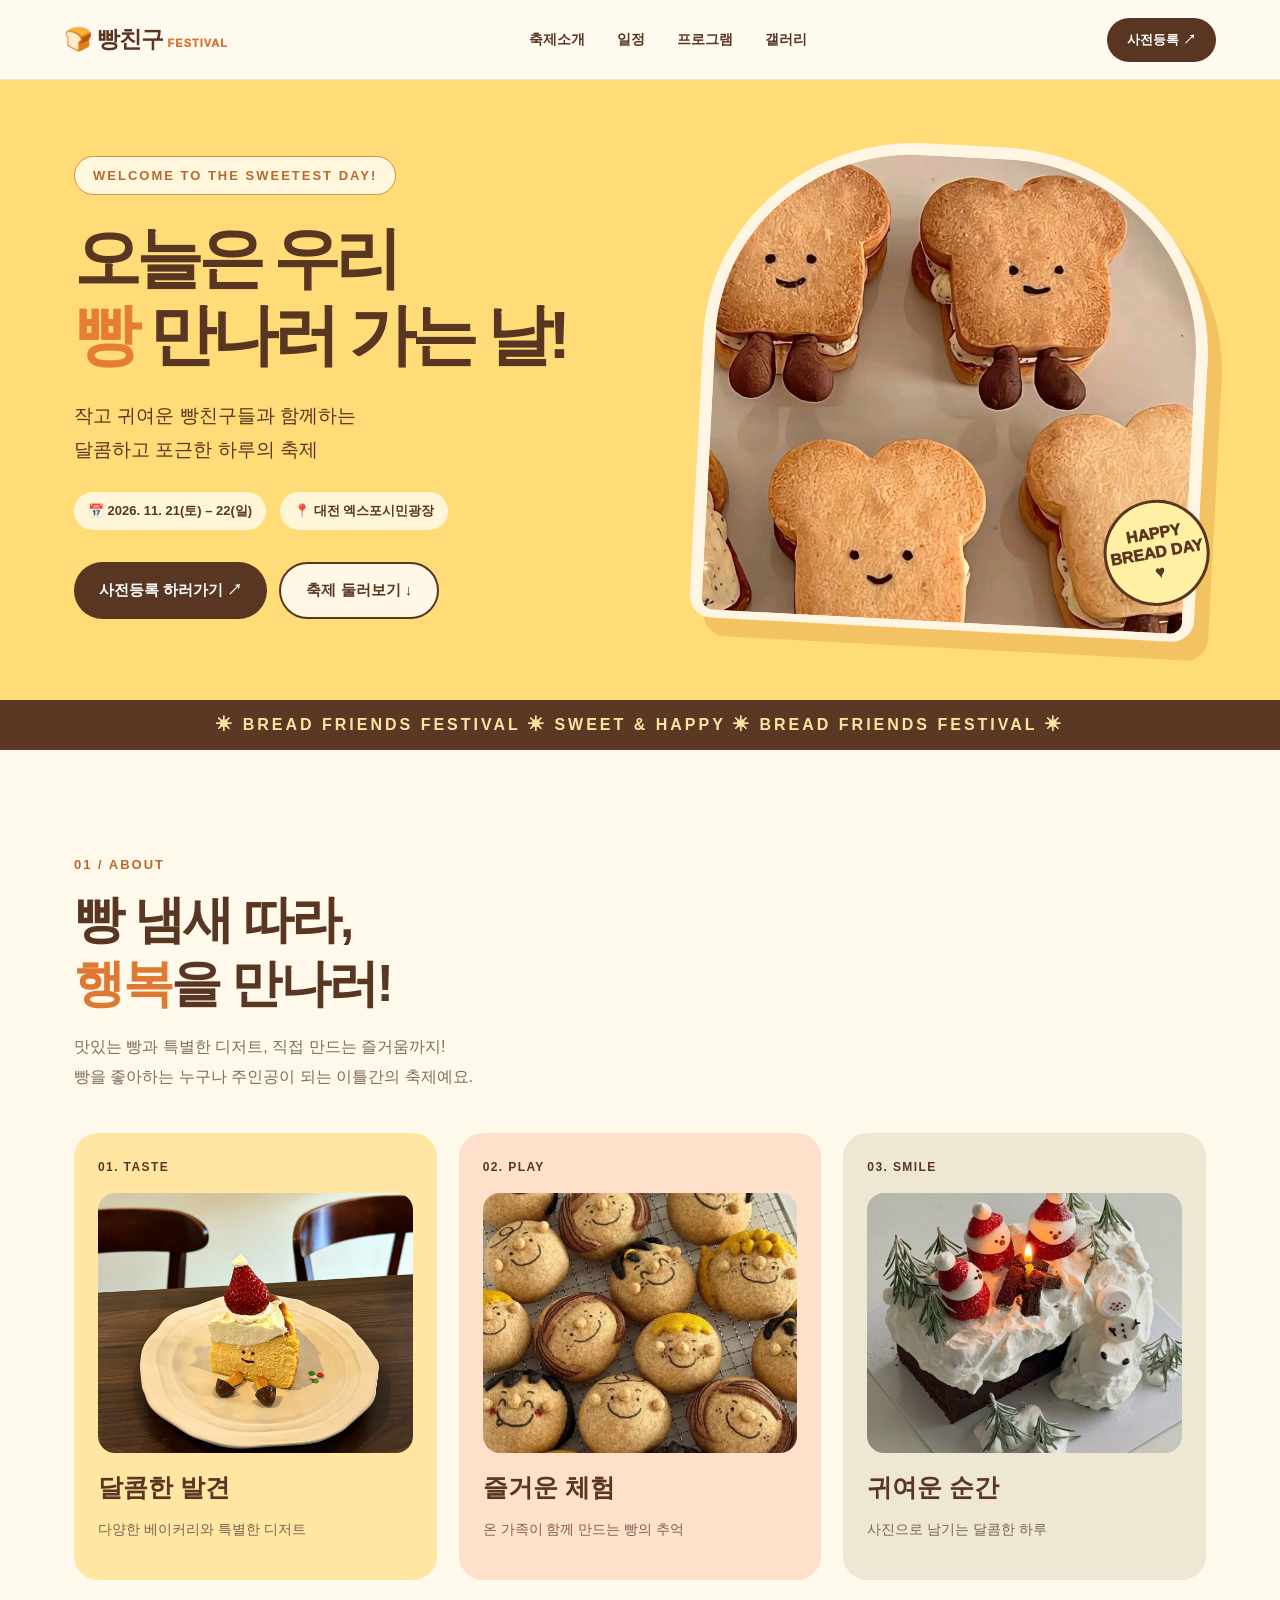
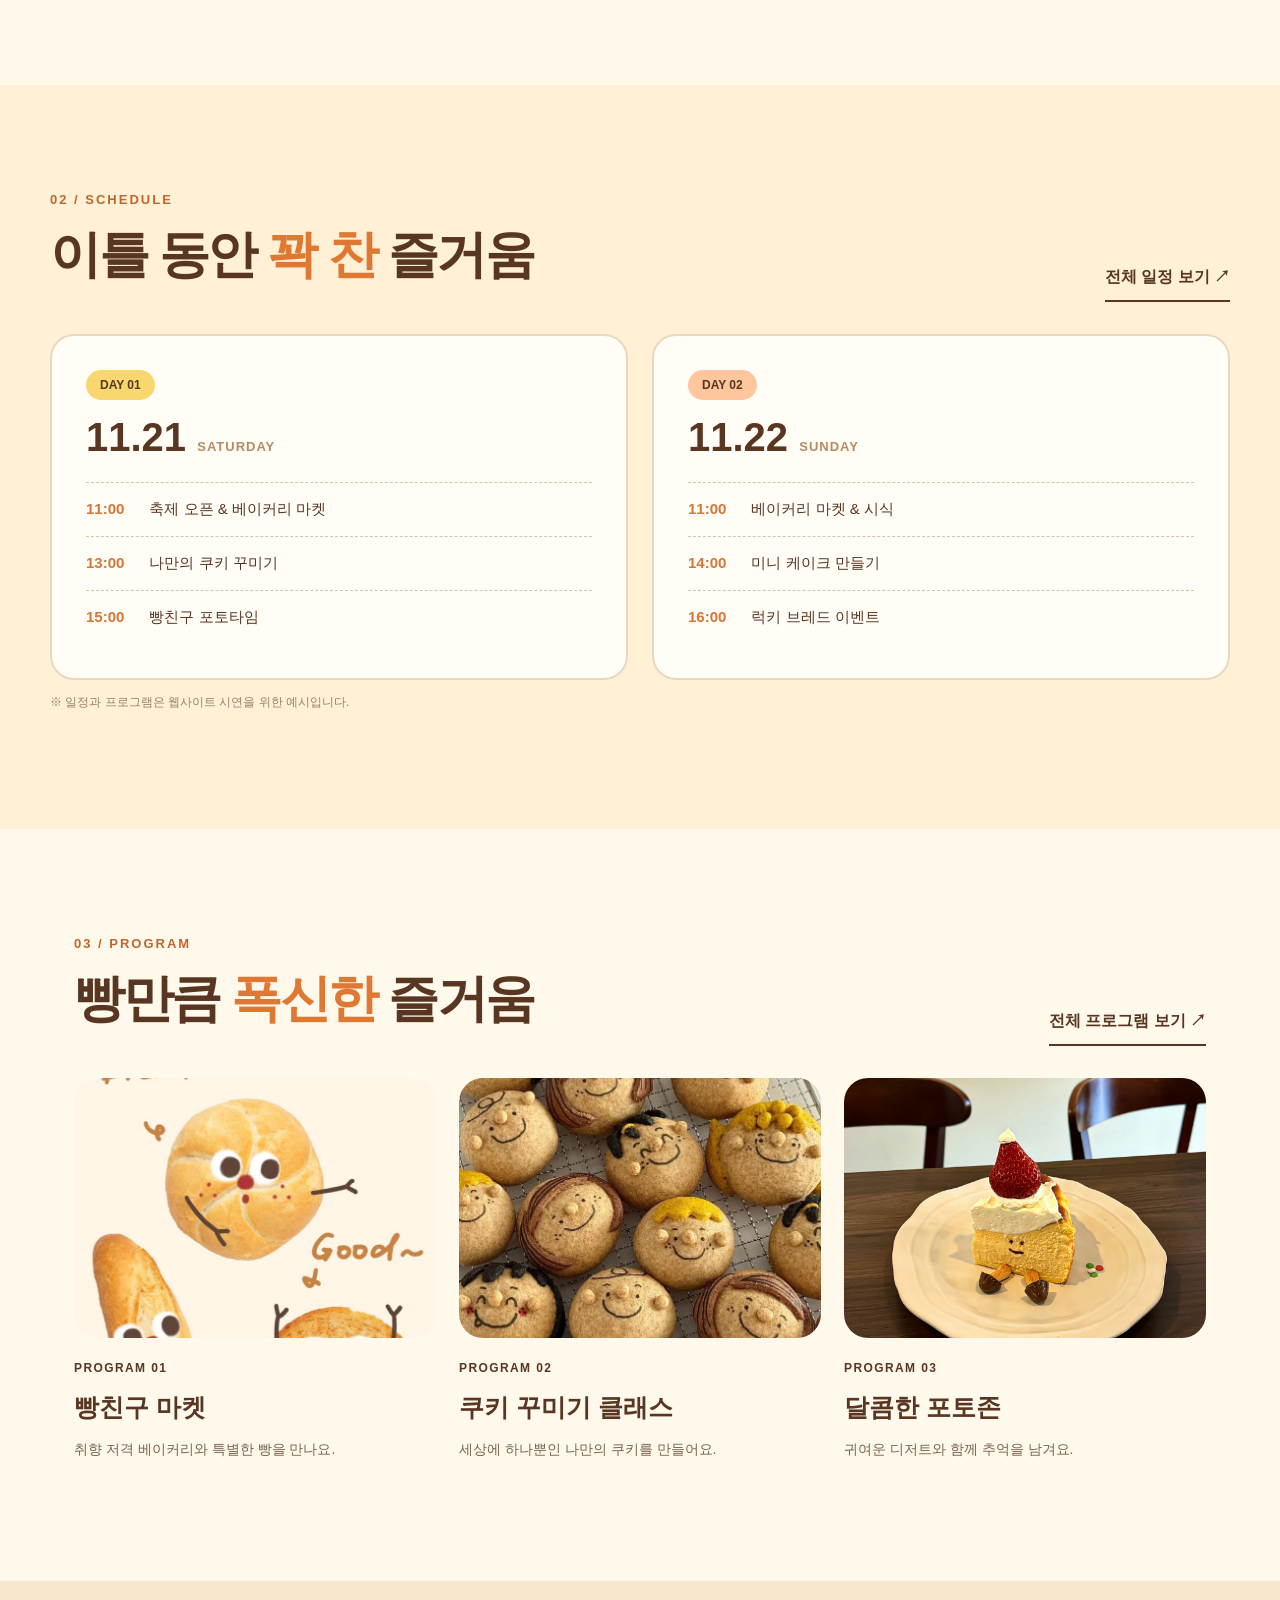
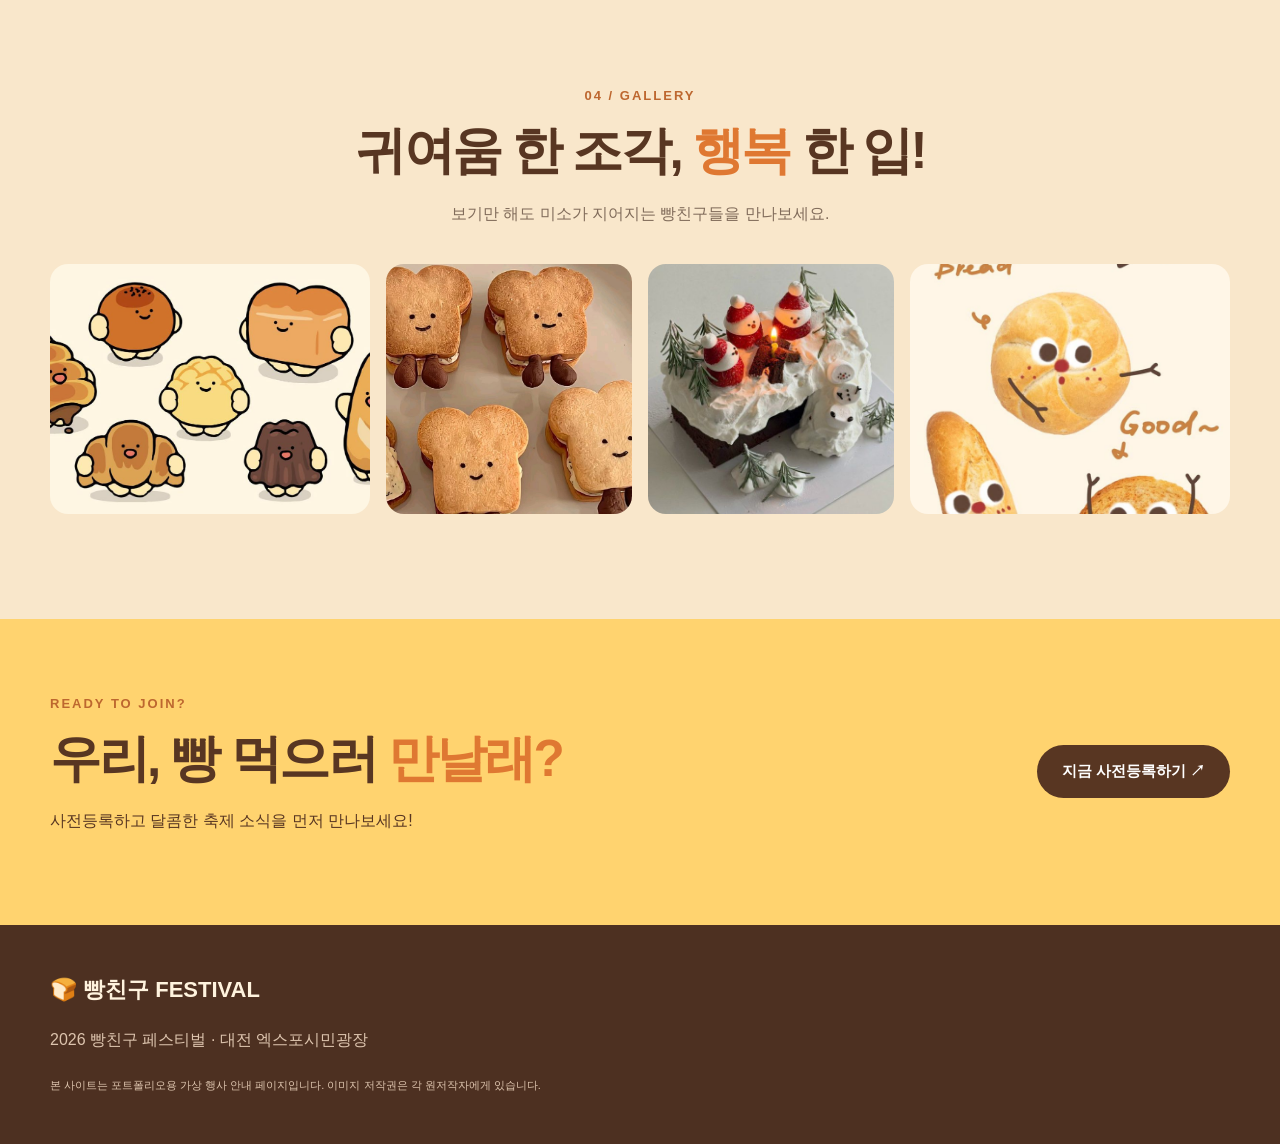
==== index.html @ d5215049 "Add files via upload" ====
<!doctype html><html lang="ko"><head><meta charset="utf-8"><meta name="viewport" content="width=device-width,initial-scale=1"><meta name="description" content="빵친구 페스티벌 행사 안내와 사전등록"><title>빵친구 페스티벌 | 빵으로 만나는 행복</title><link rel="stylesheet" href="css/style.css"><script src="js/main.js" defer></script></head><body>
<header class="header"><a class="brand" href="index.html">🍞 빵친구 <span>FESTIVAL</span></a><nav aria-label="주 메뉴"><a href="#about">축제소개</a><a href="#schedule">일정</a><a href="#program">프로그램</a><a href="#gallery">갤러리</a></nav><a class="nav-cta" href="register.html">사전등록 ↗</a></header>
<main><section class="hero"><div class="hero-inner"><div class="hero-copy"><span class="eyebrow">WELCOME TO THE SWEETEST DAY!</span><h1>오늘은 우리<br><em>빵</em> 만나러 가는 날!</h1><p>작고 귀여운 빵친구들과 함께하는<br>달콤하고 포근한 하루의 축제</p><div class="hero-meta"><span>📅 2026. 11. 21(토) – 22(일)</span><span>📍 대전 엑스포시민광장</span></div><div class="actions"><a class="btn primary" href="register.html">사전등록 하러가기 ↗</a><a class="btn secondary" href="#about">축제 둘러보기 ↓</a></div></div><div class="hero-photo"><img src="assets/toast.png" alt="웃는 표정의 귀여운 식빵 디저트"/><span class="photo-sticker">HAPPY<br>BREAD DAY ♥</span></div></div><div class="marquee" aria-hidden="true">✳ BREAD FRIENDS FESTIVAL ✳ SWEET & HAPPY ✳ BREAD FRIENDS FESTIVAL ✳</div></section>
<section class="section intro" id="about"><div class="section-heading"><span class="kicker">01 / ABOUT</span><h2>빵 냄새 따라,<br><em>행복</em>을 만나러!</h2><p>맛있는 빵과 특별한 디저트, 직접 만드는 즐거움까지!<br>빵을 좋아하는 누구나 주인공이 되는 이틀간의 축제예요.</p></div><div class="intro-grid"><article class="intro-card yellow"><span>01. TASTE</span><img src="assets/strawberry.png" alt="딸기와 생크림을 얹은 귀여운 케이크"/><h3>달콤한 발견</h3><p>다양한 베이커리와 특별한 디저트</p></article><article class="intro-card peach"><span>02. PLAY</span><img src="assets/cookies.png" alt="웃는 얼굴 모양의 수제 쿠키들"/><h3>즐거운 체험</h3><p>온 가족이 함께 만드는 빵의 추억</p></article><article class="intro-card cream"><span>03. SMILE</span><img src="assets/christmas.png" alt="딸기 눈사람 장식이 있는 케이크"/><h3>귀여운 순간</h3><p>사진으로 남기는 달콤한 하루</p></article></div></section>
<section class="section schedule-section" id="schedule"><div class="section-top"><div><span class="kicker">02 / SCHEDULE</span><h2>이틀 동안 <em>꽉 찬</em> 즐거움</h2></div><button class="text-btn" data-modal="scheduleModal">전체 일정 보기 ↗</button></div><div class="schedule-grid"><article class="day-card"><span class="day-pill">DAY 01</span><h3>11.21 <small>SATURDAY</small></h3><div class="time-row"><b>11:00</b><span>축제 오픈 & 베이커리 마켓</span></div><div class="time-row"><b>13:00</b><span>나만의 쿠키 꾸미기</span></div><div class="time-row"><b>15:00</b><span>빵친구 포토타임</span></div></article><article class="day-card"><span class="day-pill orange">DAY 02</span><h3>11.22 <small>SUNDAY</small></h3><div class="time-row"><b>11:00</b><span>베이커리 마켓 & 시식</span></div><div class="time-row"><b>14:00</b><span>미니 케이크 만들기</span></div><div class="time-row"><b>16:00</b><span>럭키 브레드 이벤트</span></div></article></div><p class="note">※ 일정과 프로그램은 웹사이트 시연을 위한 예시입니다.</p></section>
<section class="section program-section" id="program"><div class="section-top"><div><span class="kicker">03 / PROGRAM</span><h2>빵만큼 <em>폭신한</em> 즐거움</h2></div><button class="text-btn" data-modal="programModal">전체 프로그램 보기 ↗</button></div><div class="program-grid"><article><div class="program-img"><img src="assets/bread-friends.png" alt="표정이 있는 귀여운 빵 일러스트"/></div><span>PROGRAM 01</span><h3>빵친구 마켓</h3><p>취향 저격 베이커리와 특별한 빵을 만나요.</p></article><article><div class="program-img"><img src="assets/cookies.png" alt="다양한 표정의 귀여운 쿠키"/></div><span>PROGRAM 02</span><h3>쿠키 꾸미기 클래스</h3><p>세상에 하나뿐인 나만의 쿠키를 만들어요.</p></article><article><div class="program-img"><img src="assets/strawberry.png" alt="딸기 케이크 디저트"/></div><span>PROGRAM 03</span><h3>달콤한 포토존</h3><p>귀여운 디저트와 함께 추억을 남겨요.</p></article></div></section>
<section class="section gallery-section" id="gallery"><div class="section-heading center"><span class="kicker">04 / GALLERY</span><h2>귀여움 한 조각, <em>행복</em> 한 입!</h2><p>보기만 해도 미소가 지어지는 빵친구들을 만나보세요.</p></div><div class="gallery-grid"><img src="assets/characters.png" alt="다양한 빵 캐릭터 일러스트"/><img src="assets/toast.png" alt="웃는 식빵 디저트"/><img src="assets/christmas.png" alt="귀여운 크리스마스 케이크"/><img src="assets/bread-friends.png" alt="빵 캐릭터 포스터"/></div></section>
<section class="registration-banner"><div><span class="kicker">READY TO JOIN?</span><h2>우리, 빵 먹으러 <em>만날래?</em></h2><p>사전등록하고 달콤한 축제 소식을 먼저 만나보세요!</p></div><a class="btn dark" href="register.html">지금 사전등록하기 ↗</a></section></main><footer><strong>🍞 빵친구 FESTIVAL</strong><p>2026 빵친구 페스티벌 · 대전 엑스포시민광장</p><small>본 사이트는 포트폴리오용 가상 행사 안내 페이지입니다. 이미지 저작권은 각 원저작자에게 있습니다.</small></footer>
<!-- 일정 팝업: 버튼의 data-modal 속성으로 열립니다. --><dialog id="scheduleModal" class="modal"><div class="modal-head"><div><span class="kicker">FULL SCHEDULE</span><h2>전체 일정</h2></div><button class="close-modal" aria-label="닫기">✕</button></div><h3>11월 21일 (토)</h3><ul><li><b>11:00</b> 행사 오픈 및 베이커리 마켓</li><li><b>13:00</b> 쿠키 꾸미기 체험</li><li><b>15:00</b> 빵친구 포토타임</li><li><b>17:00</b> 첫째 날 프로그램 종료</li></ul><h3>11월 22일 (일)</h3><ul><li><b>11:00</b> 마켓 및 시식존 오픈</li><li><b>14:00</b> 미니 케이크 만들기</li><li><b>16:00</b> 럭키 브레드 이벤트</li><li><b>17:00</b> 행사 종료</li></ul><p class="note">시연용 예시 일정입니다.</p></dialog>
<!-- 프로그램 팝업 --><dialog id="programModal" class="modal"><div class="modal-head"><div><span class="kicker">ALL PROGRAMS</span><h2>전체 프로그램</h2></div><button class="close-modal" aria-label="닫기">✕</button></div><div class="modal-program"><h3>🥐 빵친구 마켓</h3><p>다양한 빵과 디저트를 구경하고 맛보는 베이커리 마켓</p><h3>🍪 쿠키 꾸미기</h3><p>아이와 어른 모두 참여할 수 있는 쿠키 데코레이션 체험</p><h3>🍰 미니 케이크 클래스</h3><p>나만의 작은 케이크를 완성하는 만들기 프로그램</p><h3>📸 달콤한 포토존</h3><p>빵친구들과 사진을 남기는 포토 스팟</p><h3>🎁 럭키 브레드</h3><p>현장에서 즐기는 소소한 이벤트</p></div><p class="note">시연용 예시 프로그램입니다.</p></dialog>
</body></html>
---- css/style.css ----
/* 공통 색상: 이 변수만 수정하면 사이트의 주요 색상이 바뀝니다. */
:root{--cream:#fff9ec;--yellow:#ffdf73;--orange:#f49a43;--brown:#583622;--light:#fff1d6;--line:#e9d8bd}*{box-sizing:border-box}html{scroll-behavior:smooth}body{margin:0;background:var(--cream);color:var(--brown);font-family:'Pretendard','Apple SD Gothic Neo','Malgun Gothic',sans-serif}button,input,select{font:inherit}button,a{-webkit-tap-highlight-color:transparent}a{text-decoration:none;color:inherit}img{display:block;max-width:100%}em{font-style:normal;color:#df7832}.header{height:80px;display:flex;align-items:center;justify-content:space-between;gap:22px;padding:0 max(5%,calc((100% - 1180px)/2));background:#fffaf0;position:sticky;top:0;z-index:10;border-bottom:1px solid #f1e4d0}.brand{font-size:23px;font-weight:1000;letter-spacing:-1.2px;white-space:nowrap}.brand span{font-size:11px;letter-spacing:1px;color:#d57938}.header nav{display:flex;gap:32px;font-weight:700;font-size:14px}.header nav a:hover{color:#df7832}.nav-cta{padding:13px 20px;background:var(--brown);color:white;border-radius:40px;font-size:13px;font-weight:800;white-space:nowrap}.hero{background:#ffdc77;overflow:hidden}.hero-inner{max-width:1180px;margin:auto;min-height:615px;padding:65px 24px 70px;display:grid;grid-template-columns:1fr 0.9fr;align-items:center;gap:65px}.eyebrow,.kicker{font-size:13px;font-weight:900;letter-spacing:2px;color:#bd672f}.eyebrow{display:inline-block;background:#fff8df;border:1px solid #d88e42;padding:11px 18px;border-radius:30px}.hero h1{font-size:clamp(46px,5.2vw,78px);letter-spacing:-5px;line-height:1.16;margin:25px 0}.hero h1 em{color:#e77d35}.hero-copy>p{font-size:19px;line-height:1.8}.hero-meta{display:flex;flex-wrap:wrap;gap:14px;font-weight:800;margin:25px 0 32px}.hero-meta span{background:#fff5d7;border-radius:20px;padding:10px 14px;font-size:13px}.actions{display:flex;flex-wrap:wrap;gap:12px}.btn{border:0;display:inline-flex;align-items:center;justify-content:center;cursor:pointer;padding:17px 25px;border-radius:40px;font-weight:900;font-size:15px;transition:transform .2s,box-shadow .2s}.btn:hover{transform:translateY(-3px);box-shadow:0 7px 0 #58362224}.primary{background:#583622;color:#fff}.secondary{background:#fff8e7;border:2px solid #583622}.dark{background:#583622;color:white}.hero-photo{position:relative;transform:rotate(3deg);background:#fff5e3;border:12px solid #fff5e3;border-radius:42% 42% 22px 22px;box-shadow:15px 18px 0 #d78d3c55;max-height:485px;overflow:visible}.hero-photo img{height:465px;width:100%;object-fit:cover;object-position:center 45%;border-radius:41% 41% 12px 12px}.photo-sticker{position:absolute;right:-24px;bottom:23px;background:#fff0a3;border:3px solid var(--brown);border-radius:50%;height:106px;width:106px;display:grid;place-content:center;text-align:center;font-weight:1000;line-height:1.2;transform:rotate(-13deg)}.marquee{background:#5c3824;color:#ffe4a1;padding:16px;text-align:center;font-weight:900;letter-spacing:3px;white-space:nowrap;overflow:hidden}.section{padding:105px 24px;max-width:1180px;margin:auto;scroll-margin-top:90px}.section-heading h2,.section-top h2,.registration-banner h2{font-size:clamp(35px,4vw,54px);letter-spacing:-2.5px;line-height:1.25;margin:15px 0}.section-heading p{line-height:1.85;color:#816c5b}.intro-grid{display:grid;grid-template-columns:repeat(3,1fr);gap:22px;margin-top:42px}.intro-card{border-radius:24px;padding:24px;overflow:hidden}.intro-card.yellow{background:#ffe6a3}.intro-card.peach{background:#ffe0cb}.intro-card.cream{background:#eee7d4}.intro-card>span,.program-grid article>span{font-size:12px;font-weight:900;letter-spacing:1.4px}.intro-card img{width:100%;height:260px;object-fit:cover;border-radius:17px;margin:18px 0}.intro-card h3,.program-grid h3{font-size:25px;margin:15px 0 6px}.intro-card p,.program-grid p{color:#796451;font-size:14px;line-height:1.7}.schedule-section{max-width:none;background:#fff0d6;padding-left:max(24px,calc((100% - 1180px)/2));padding-right:max(24px,calc((100% - 1180px)/2))}.section-top{display:flex;align-items:end;justify-content:space-between;gap:20px}.text-btn{background:transparent;border:0;border-bottom:2px solid var(--brown);color:var(--brown);padding:12px 0;font-weight:900;cursor:pointer}.schedule-grid{display:grid;grid-template-columns:repeat(2,1fr);gap:24px;margin-top:32px}.day-card{background:#fffdf5;padding:34px;border:2px solid #e9d8bd;border-radius:24px}.day-pill{display:inline-block;background:#f8d86e;border-radius:20px;padding:8px 14px;font-size:12px;font-weight:900}.day-pill.orange{background:#ffc59d}.day-card h3{font-size:40px;margin:15px 0 22px}.day-card h3 small{font-size:13px;color:#b78a63;letter-spacing:1px}.time-row{display:flex;gap:25px;padding:17px 0;border-top:1px dashed #d8c4a9;font-size:15px}.time-row b{color:#d47737}.note{color:#9a8069;font-size:12px;line-height:1.7}.program-grid{display:grid;grid-template-columns:repeat(3,1fr);gap:23px;margin-top:32px}.program-img{height:260px;border-radius:24px;overflow:hidden;margin-bottom:20px;background:#f5dfc2}.program-img img{width:100%;height:100%;object-fit:cover}.center{text-align:center}.gallery-section{max-width:none;background:#f9e7cb;padding-left:max(24px,calc((100% - 1180px)/2));padding-right:max(24px,calc((100% - 1180px)/2))}.gallery-grid{display:grid;grid-template-columns:1.3fr 1fr 1fr 1.3fr;gap:16px;margin-top:35px}.gallery-grid img{height:250px;width:100%;object-fit:cover;border-radius:18px}.registration-banner{background:#ffd36f;padding:75px max(24px,calc((100% - 1180px)/2));display:flex;justify-content:space-between;align-items:center;gap:30px}.registration-banner p{line-height:1.7}footer{background:#4d3021;color:#fff3de;padding:45px max(24px,calc((100% - 1180px)/2));line-height:1.8}footer strong{font-size:22px}footer p,footer small{color:#ddc4ae}footer small{font-size:11px}.modal{width:min(580px,calc(100% - 28px));max-height:85vh;border:0;border-radius:25px;padding:32px;background:#fffaf0;color:var(--brown);box-shadow:0 24px 80px #3b231c55}.modal::backdrop{background:#24130ca8}.modal-head{display:flex;justify-content:space-between;align-items:start}.modal-head h2{font-size:35px;margin:10px 0 20px}.close-modal{background:#f5e5c9;border:0;border-radius:50%;width:40px;height:40px;cursor:pointer;font-size:20px}.modal h3{margin:22px 0 10px}.modal ul{list-style:none;padding:0}.modal li{padding:12px 0;border-bottom:1px solid var(--line);display:flex;gap:20px}.modal li b{color:#ce7132}.modal-program h3{color:#b65d28;margin-bottom:5px}.modal-program p{margin-top:0;line-height:1.7;color:#806b59}.register-page{background:#fff3d9}.register-wrap{max-width:1150px;margin:auto;padding:85px 24px 110px;display:grid;grid-template-columns:1fr 1fr;gap:70px;align-items:start}.register-intro h1{font-size:clamp(38px,4.5vw,60px);letter-spacing:-3px;line-height:1.3}.register-intro p{line-height:1.8;color:#806b59}.register-intro img{width:100%;height:260px;object-fit:cover;border-radius:22px;margin-top:32px}.register-form{background:white;padding:40px;border-radius:26px;box-shadow:0 12px 35px #9d68311c}.register-form h2{margin:0;font-size:30px}.register-form label:not(.agree){display:block;margin:22px 0 9px;font-weight:800;font-size:14px}.register-form input:not([type=checkbox]),.register-form select{width:100%;padding:15px 16px;border:1px solid #dcc9af;border-radius:12px;background:#fffdfa;color:#583622}.register-form input:focus,.register-form select:focus{outline:2px solid #f2b64e}.agree{display:flex;align-items:start;gap:10px;margin:24px 0;font-size:13px;line-height:1.6}.agree input{margin-top:4px}.submit{width:100%}.form-result{margin-top:18px;background:#e9f5df;padding:20px;border-radius:12px;line-height:1.7;font-weight:700}.form-result[hidden]{display:none}@media(max-width:850px){.header{padding:0 20px}.header nav{gap:13px}.hero-inner{gap:30px}.hero h1{letter-spacing:-3px}.intro-card img,.program-img{height:190px}.gallery-grid{grid-template-columns:repeat(2,1fr)}.register-wrap{gap:30px}}@media(max-width:650px){.header{height:70px}.header nav{display:none}.brand{font-size:20px}.hero-inner{grid-template-columns:1fr;padding:52px 24px 65px}.hero h1{font-size:49px}.hero-photo{width:85%;margin:15px auto 0}.hero-photo img{height:320px}.section{padding:72px 20px}.intro-grid,.program-grid,.schedule-grid,.register-wrap{grid-template-columns:1fr}.intro-card img{height:250px}.section-top{align-items:start;flex-direction:column}.program-img{height:260px}.gallery-grid img{height:180px}.registration-banner{padding:65px 24px;flex-direction:column;align-items:start}.register-wrap{padding:55px 20px;gap:35px}.register-form{padding:25px}.modal{padding:24px}.day-card{padding:24px}}
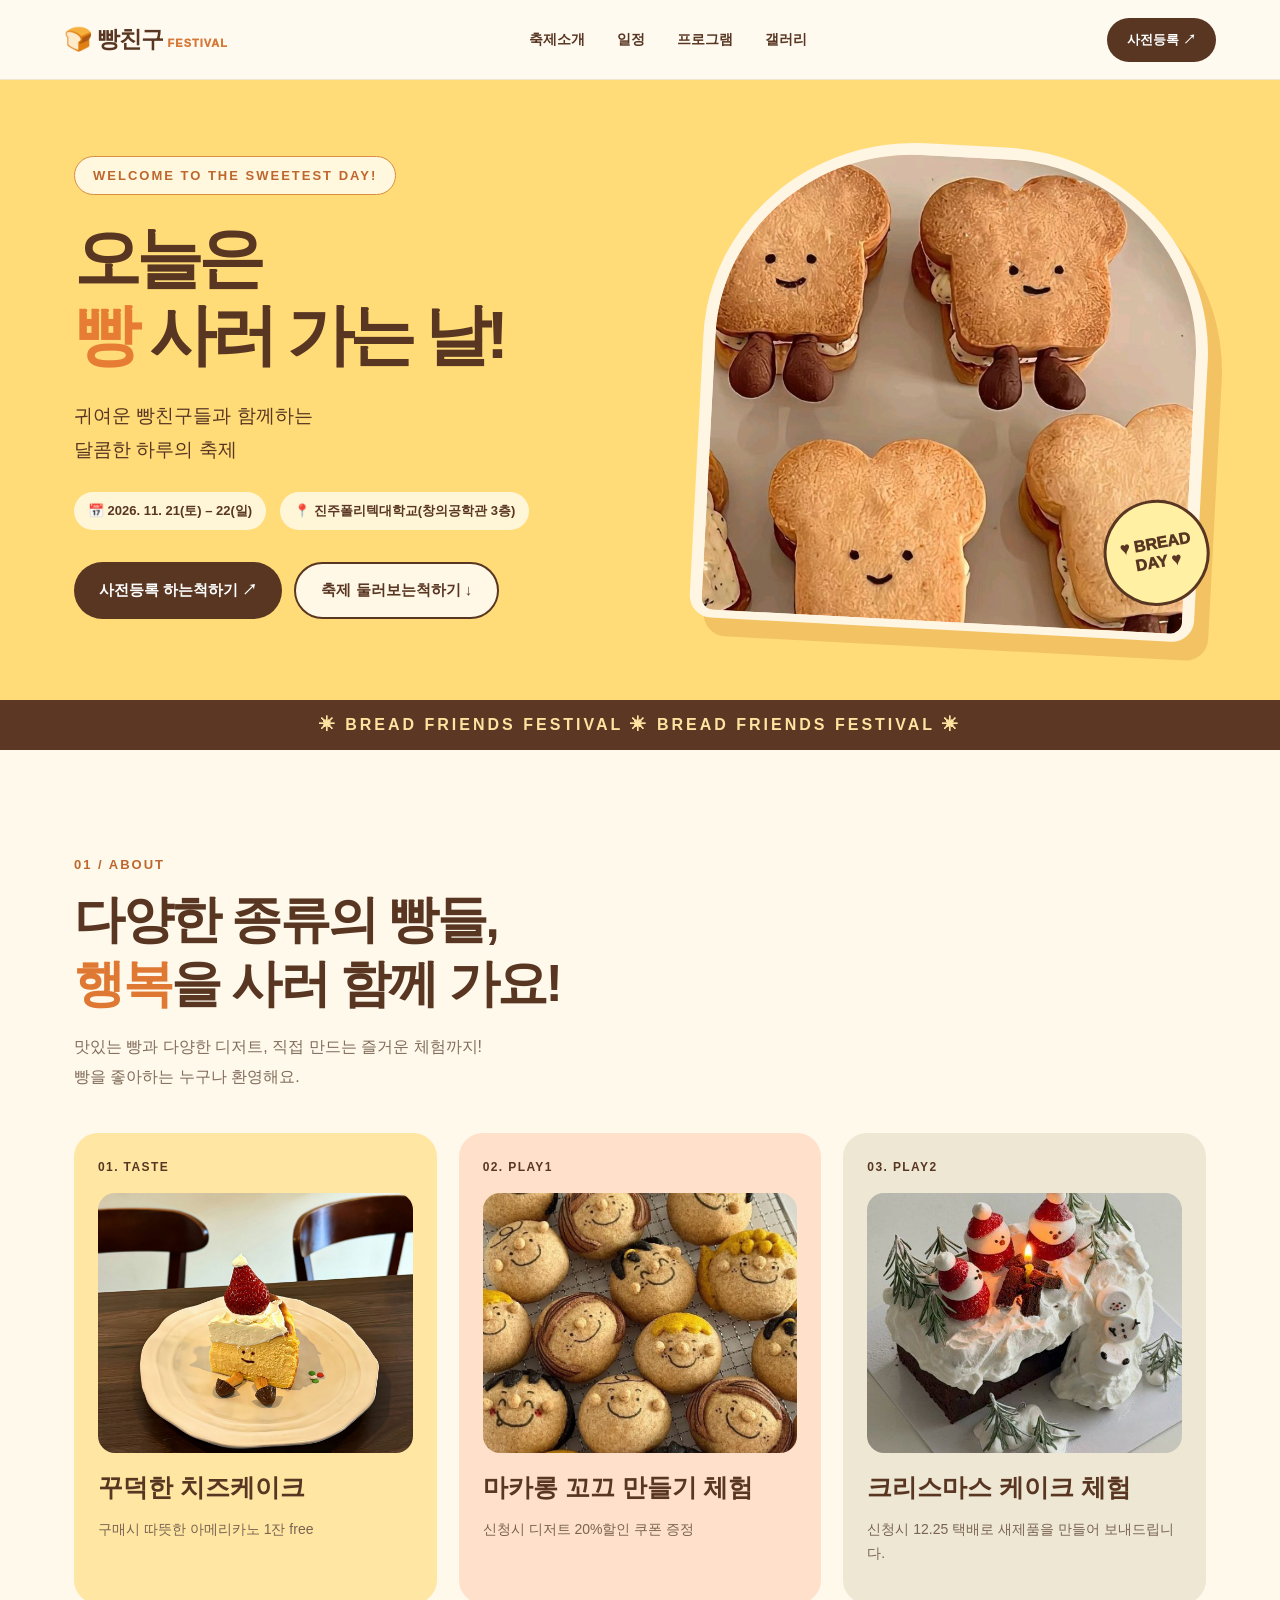
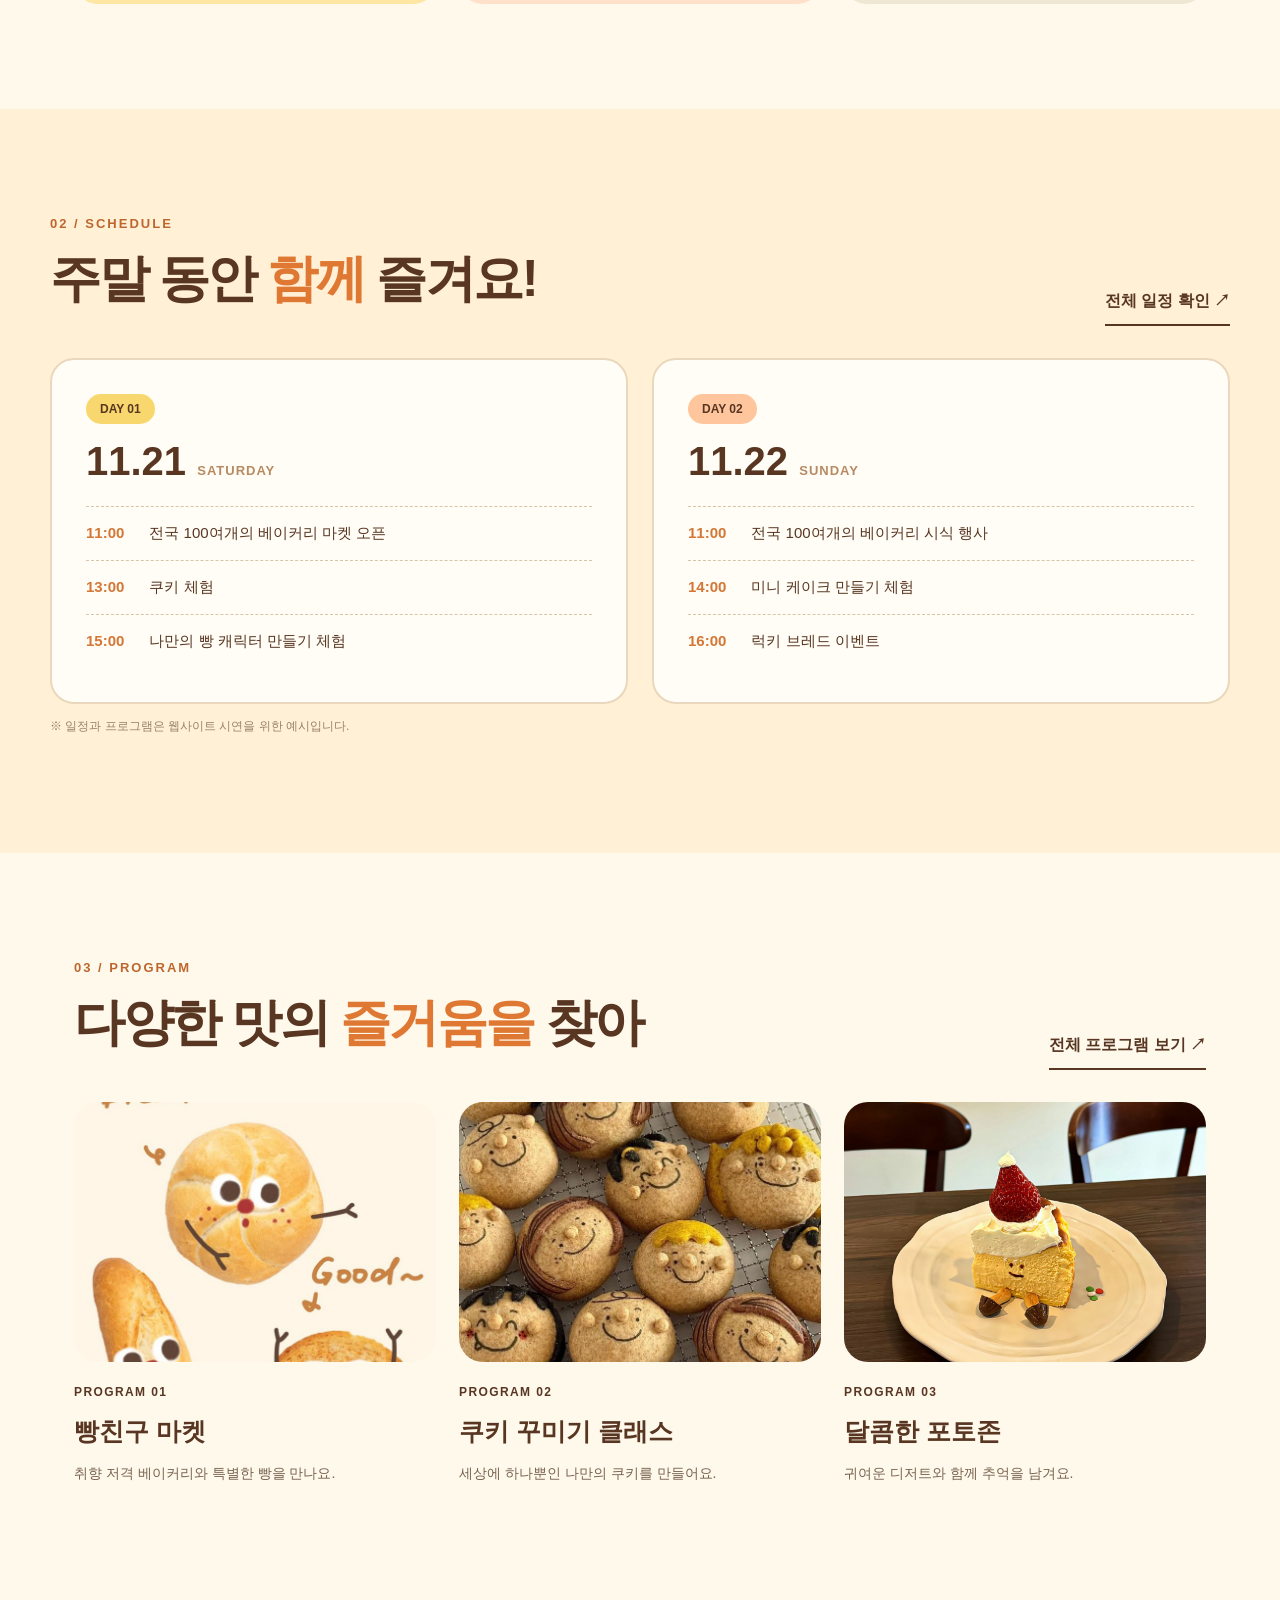
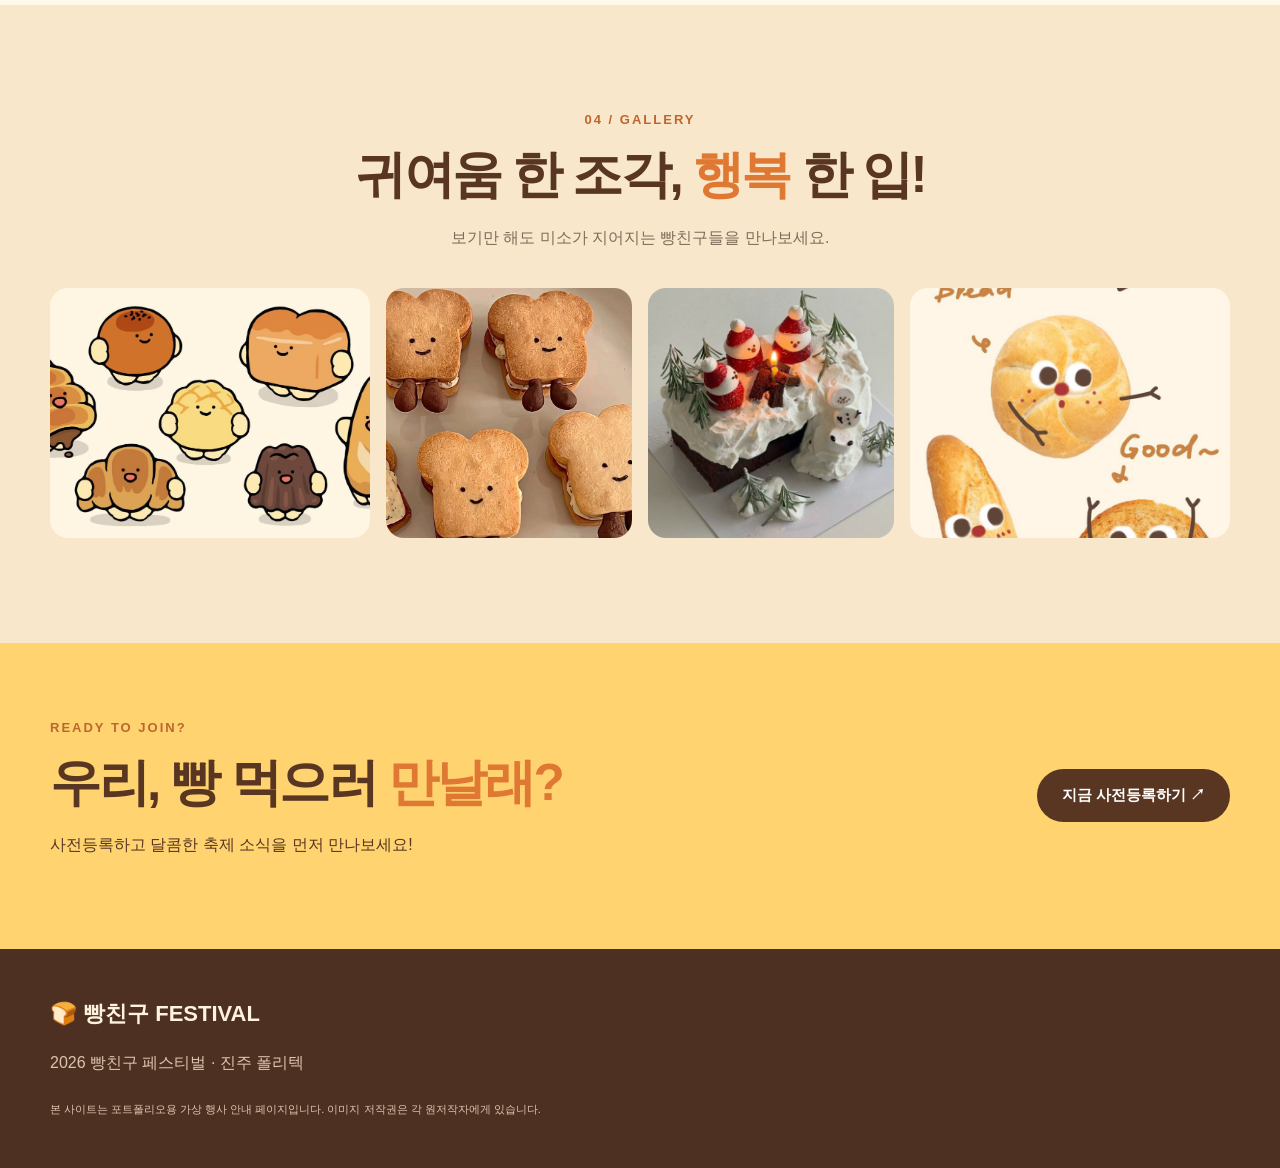
==== commit 169e4634: "Revise festival information and schedule Updated festival details including location and event descr" ====
--- a/index.html
+++ b/index.html
@@ -1,11 +1,11 @@
 <!doctype html><html lang="ko"><head><meta charset="utf-8"><meta name="viewport" content="width=device-width,initial-scale=1"><meta name="description" content="빵친구 페스티벌 행사 안내와 사전등록"><title>빵친구 페스티벌 | 빵으로 만나는 행복</title><link rel="stylesheet" href="css/style.css"><script src="js/main.js" defer></script></head><body>
 <header class="header"><a class="brand" href="index.html">🍞 빵친구 <span>FESTIVAL</span></a><nav aria-label="주 메뉴"><a href="#about">축제소개</a><a href="#schedule">일정</a><a href="#program">프로그램</a><a href="#gallery">갤러리</a></nav><a class="nav-cta" href="register.html">사전등록 ↗</a></header>
-<main><section class="hero"><div class="hero-inner"><div class="hero-copy"><span class="eyebrow">WELCOME TO THE SWEETEST DAY!</span><h1>오늘은 우리<br><em>빵</em> 만나러 가는 날!</h1><p>작고 귀여운 빵친구들과 함께하는<br>달콤하고 포근한 하루의 축제</p><div class="hero-meta"><span>📅 2026. 11. 21(토) – 22(일)</span><span>📍 대전 엑스포시민광장</span></div><div class="actions"><a class="btn primary" href="register.html">사전등록 하러가기 ↗</a><a class="btn secondary" href="#about">축제 둘러보기 ↓</a></div></div><div class="hero-photo"><img src="assets/toast.png" alt="웃는 표정의 귀여운 식빵 디저트"/><span class="photo-sticker">HAPPY<br>BREAD DAY ♥</span></div></div><div class="marquee" aria-hidden="true">✳ BREAD FRIENDS FESTIVAL ✳ SWEET & HAPPY ✳ BREAD FRIENDS FESTIVAL ✳</div></section>
-<section class="section intro" id="about"><div class="section-heading"><span class="kicker">01 / ABOUT</span><h2>빵 냄새 따라,<br><em>행복</em>을 만나러!</h2><p>맛있는 빵과 특별한 디저트, 직접 만드는 즐거움까지!<br>빵을 좋아하는 누구나 주인공이 되는 이틀간의 축제예요.</p></div><div class="intro-grid"><article class="intro-card yellow"><span>01. TASTE</span><img src="assets/strawberry.png" alt="딸기와 생크림을 얹은 귀여운 케이크"/><h3>달콤한 발견</h3><p>다양한 베이커리와 특별한 디저트</p></article><article class="intro-card peach"><span>02. PLAY</span><img src="assets/cookies.png" alt="웃는 얼굴 모양의 수제 쿠키들"/><h3>즐거운 체험</h3><p>온 가족이 함께 만드는 빵의 추억</p></article><article class="intro-card cream"><span>03. SMILE</span><img src="assets/christmas.png" alt="딸기 눈사람 장식이 있는 케이크"/><h3>귀여운 순간</h3><p>사진으로 남기는 달콤한 하루</p></article></div></section>
-<section class="section schedule-section" id="schedule"><div class="section-top"><div><span class="kicker">02 / SCHEDULE</span><h2>이틀 동안 <em>꽉 찬</em> 즐거움</h2></div><button class="text-btn" data-modal="scheduleModal">전체 일정 보기 ↗</button></div><div class="schedule-grid"><article class="day-card"><span class="day-pill">DAY 01</span><h3>11.21 <small>SATURDAY</small></h3><div class="time-row"><b>11:00</b><span>축제 오픈 & 베이커리 마켓</span></div><div class="time-row"><b>13:00</b><span>나만의 쿠키 꾸미기</span></div><div class="time-row"><b>15:00</b><span>빵친구 포토타임</span></div></article><article class="day-card"><span class="day-pill orange">DAY 02</span><h3>11.22 <small>SUNDAY</small></h3><div class="time-row"><b>11:00</b><span>베이커리 마켓 & 시식</span></div><div class="time-row"><b>14:00</b><span>미니 케이크 만들기</span></div><div class="time-row"><b>16:00</b><span>럭키 브레드 이벤트</span></div></article></div><p class="note">※ 일정과 프로그램은 웹사이트 시연을 위한 예시입니다.</p></section>
-<section class="section program-section" id="program"><div class="section-top"><div><span class="kicker">03 / PROGRAM</span><h2>빵만큼 <em>폭신한</em> 즐거움</h2></div><button class="text-btn" data-modal="programModal">전체 프로그램 보기 ↗</button></div><div class="program-grid"><article><div class="program-img"><img src="assets/bread-friends.png" alt="표정이 있는 귀여운 빵 일러스트"/></div><span>PROGRAM 01</span><h3>빵친구 마켓</h3><p>취향 저격 베이커리와 특별한 빵을 만나요.</p></article><article><div class="program-img"><img src="assets/cookies.png" alt="다양한 표정의 귀여운 쿠키"/></div><span>PROGRAM 02</span><h3>쿠키 꾸미기 클래스</h3><p>세상에 하나뿐인 나만의 쿠키를 만들어요.</p></article><article><div class="program-img"><img src="assets/strawberry.png" alt="딸기 케이크 디저트"/></div><span>PROGRAM 03</span><h3>달콤한 포토존</h3><p>귀여운 디저트와 함께 추억을 남겨요.</p></article></div></section>
+<main><section class="hero"><div class="hero-inner"><div class="hero-copy"><span class="eyebrow">WELCOME TO THE SWEETEST DAY!</span><h1>오늘은 <br><em>빵</em> 사러 가는 날!</h1><p>귀여운 빵친구들과 함께하는<br>달콤한 하루의 축제</p><div class="hero-meta"><span>📅 2026. 11. 21(토) – 22(일)</span><span>📍 진주폴리텍대학교(창의공학관 3층)</span></div><div class="actions"><a class="btn primary" href="register.html">사전등록 하는척하기 ↗</a><a class="btn secondary" href="#about">축제 둘러보는척하기 ↓</a></div></div><div class="hero-photo"><img src="assets/toast.png" alt="웃는 표정의 귀여운 식빵 디저트"/><span class="photo-sticker"> ♥ BREAD DAY ♥</span></div></div><div class="marquee" aria-hidden="true">✳ BREAD FRIENDS FESTIVAL ✳ BREAD FRIENDS FESTIVAL ✳</div></section>
+<section class="section intro" id="about"><div class="section-heading"><span class="kicker">01 / ABOUT</span><h2>다양한 종류의 빵들,<br><em>행복</em>을 사러 함께 가요!</h2><p>맛있는 빵과 다양한 디저트, 직접 만드는 즐거운 체험까지!<br>빵을 좋아하는 누구나 환영해요.</p></div><div class="intro-grid"><article class="intro-card yellow"><span>01. TASTE</span><img src="assets/strawberry.png" alt="딸기와 생크림을 얹은 귀여운 케이크"/><h3>꾸덕한 치즈케이크</h3><p>구매시 따뜻한 아메리카노 1잔 free</p></article><article class="intro-card peach"><span>02. PLAY1</span><img src="assets/cookies.png" alt="웃는 얼굴 모양의 수제 쿠키들"/><h3>마카롱 꼬끄 만들기 체험</h3><p>신청시 디저트 20%할인 쿠폰 증정</p></article><article class="intro-card cream"><span>03. PLAY2</span><img src="assets/christmas.png" alt="딸기 눈사람 장식이 있는 케이크"/><h3>크리스마스 케이크 체험</h3><p>신청시 12.25 택배로 새제품을 만들어 보내드립니다.</p></article></div></section>
+<section class="section schedule-section" id="schedule"><div class="section-top"><div><span class="kicker">02 / SCHEDULE</span><h2>주말 동안 <em>함께</em></em> 즐겨요!</h2></div><button class="text-btn" data-modal="scheduleModal">전체 일정 확인 ↗</button></div><div class="schedule-grid"><article class="day-card"><span class="day-pill">DAY 01</span><h3>11.21 <small>SATURDAY</small></h3><div class="time-row"><b>11:00</b><span>전국 100여개의 베이커리 마켓 오픈</span></div><div class="time-row"><b>13:00</b><span>쿠키 체험</span></div><div class="time-row"><b>15:00</b><span>나만의 빵 캐릭터 만들기 체험</span></div></article><article class="day-card"><span class="day-pill orange">DAY 02</span><h3>11.22 <small>SUNDAY</small></h3><div class="time-row"><b>11:00</b><span>전국 100여개의 베이커리 시식 행사</span></div><div class="time-row"><b>14:00</b><span>미니 케이크 만들기 체험</span></div><div class="time-row"><b>16:00</b><span>럭키 브레드 이벤트</span></div></article></div><p class="note">※ 일정과 프로그램은 웹사이트 시연을 위한 예시입니다.</p></section>
+<section class="section program-section" id="program"><div class="section-top"><div><span class="kicker">03 / PROGRAM</span><h2>다양한 맛의 <em>즐거움을</em> 찾아</h2></div><button class="text-btn" data-modal="programModal">전체 프로그램 보기 ↗</button></div><div class="program-grid"><article><div class="program-img"><img src="assets/bread-friends.png" alt="표정이 있는 귀여운 빵 일러스트"/></div><span>PROGRAM 01</span><h3>빵친구 마켓</h3><p>취향 저격 베이커리와 특별한 빵을 만나요.</p></article><article><div class="program-img"><img src="assets/cookies.png" alt="다양한 표정의 귀여운 쿠키"/></div><span>PROGRAM 02</span><h3>쿠키 꾸미기 클래스</h3><p>세상에 하나뿐인 나만의 쿠키를 만들어요.</p></article><article><div class="program-img"><img src="assets/strawberry.png" alt="딸기 케이크 디저트"/></div><span>PROGRAM 03</span><h3>달콤한 포토존</h3><p>귀여운 디저트와 함께 추억을 남겨요.</p></article></div></section>
 <section class="section gallery-section" id="gallery"><div class="section-heading center"><span class="kicker">04 / GALLERY</span><h2>귀여움 한 조각, <em>행복</em> 한 입!</h2><p>보기만 해도 미소가 지어지는 빵친구들을 만나보세요.</p></div><div class="gallery-grid"><img src="assets/characters.png" alt="다양한 빵 캐릭터 일러스트"/><img src="assets/toast.png" alt="웃는 식빵 디저트"/><img src="assets/christmas.png" alt="귀여운 크리스마스 케이크"/><img src="assets/bread-friends.png" alt="빵 캐릭터 포스터"/></div></section>
-<section class="registration-banner"><div><span class="kicker">READY TO JOIN?</span><h2>우리, 빵 먹으러 <em>만날래?</em></h2><p>사전등록하고 달콤한 축제 소식을 먼저 만나보세요!</p></div><a class="btn dark" href="register.html">지금 사전등록하기 ↗</a></section></main><footer><strong>🍞 빵친구 FESTIVAL</strong><p>2026 빵친구 페스티벌 · 대전 엑스포시민광장</p><small>본 사이트는 포트폴리오용 가상 행사 안내 페이지입니다. 이미지 저작권은 각 원저작자에게 있습니다.</small></footer>
+<section class="registration-banner"><div><span class="kicker">READY TO JOIN?</span><h2>우리, 빵 먹으러 <em>만날래?</em></h2><p>사전등록하고 달콤한 축제 소식을 먼저 만나보세요!</p></div><a class="btn dark" href="register.html">지금 사전등록하기 ↗</a></section></main><footer><strong>🍞 빵친구 FESTIVAL</strong><p>2026 빵친구 페스티벌 · 진주 폴리텍</p><small>본 사이트는 포트폴리오용 가상 행사 안내 페이지입니다. 이미지 저작권은 각 원저작자에게 있습니다.</small></footer>
 <!-- 일정 팝업: 버튼의 data-modal 속성으로 열립니다. --><dialog id="scheduleModal" class="modal"><div class="modal-head"><div><span class="kicker">FULL SCHEDULE</span><h2>전체 일정</h2></div><button class="close-modal" aria-label="닫기">✕</button></div><h3>11월 21일 (토)</h3><ul><li><b>11:00</b> 행사 오픈 및 베이커리 마켓</li><li><b>13:00</b> 쿠키 꾸미기 체험</li><li><b>15:00</b> 빵친구 포토타임</li><li><b>17:00</b> 첫째 날 프로그램 종료</li></ul><h3>11월 22일 (일)</h3><ul><li><b>11:00</b> 마켓 및 시식존 오픈</li><li><b>14:00</b> 미니 케이크 만들기</li><li><b>16:00</b> 럭키 브레드 이벤트</li><li><b>17:00</b> 행사 종료</li></ul><p class="note">시연용 예시 일정입니다.</p></dialog>
-<!-- 프로그램 팝업 --><dialog id="programModal" class="modal"><div class="modal-head"><div><span class="kicker">ALL PROGRAMS</span><h2>전체 프로그램</h2></div><button class="close-modal" aria-label="닫기">✕</button></div><div class="modal-program"><h3>🥐 빵친구 마켓</h3><p>다양한 빵과 디저트를 구경하고 맛보는 베이커리 마켓</p><h3>🍪 쿠키 꾸미기</h3><p>아이와 어른 모두 참여할 수 있는 쿠키 데코레이션 체험</p><h3>🍰 미니 케이크 클래스</h3><p>나만의 작은 케이크를 완성하는 만들기 프로그램</p><h3>📸 달콤한 포토존</h3><p>빵친구들과 사진을 남기는 포토 스팟</p><h3>🎁 럭키 브레드</h3><p>현장에서 즐기는 소소한 이벤트</p></div><p class="note">시연용 예시 프로그램입니다.</p></dialog>
+<!-- 프로그램 팝업 --><dialog id="programModal" class="modal"><div class="modal-head"><div><span class="kicker">ALL PROGRAMS</span><h2>전체 프로그램</h2></div><button class="close-modal" aria-label="닫기">✕</button></div><div class="modal-program"><h3>🥐 행사 시작 오픈식</h3><p>다양한 빵과 디저트를 구경하고 맛보는 베이커리 마켓</p><h3>🍪 쿠키 꾸미기</h3><p>아이와 어른 모두 참여할 수 있는 쿠키 데코레이션 체험</p><h3>🍰 미니 케이크 클래스</h3><p>나만의 작은 케이크를 완성하는 만들기 프로그램</p><h3>📸 달콤한 포토존</h3><p>빵친구들과 사진을 남기는 포토 스팟</p><h3>🎁 럭키 브레드</h3><p>현장에서 즐기는 소소한 이벤트</p></div><p class="note">시연용 예시 프로그램입니다.</p></dialog>
 </body></html>
